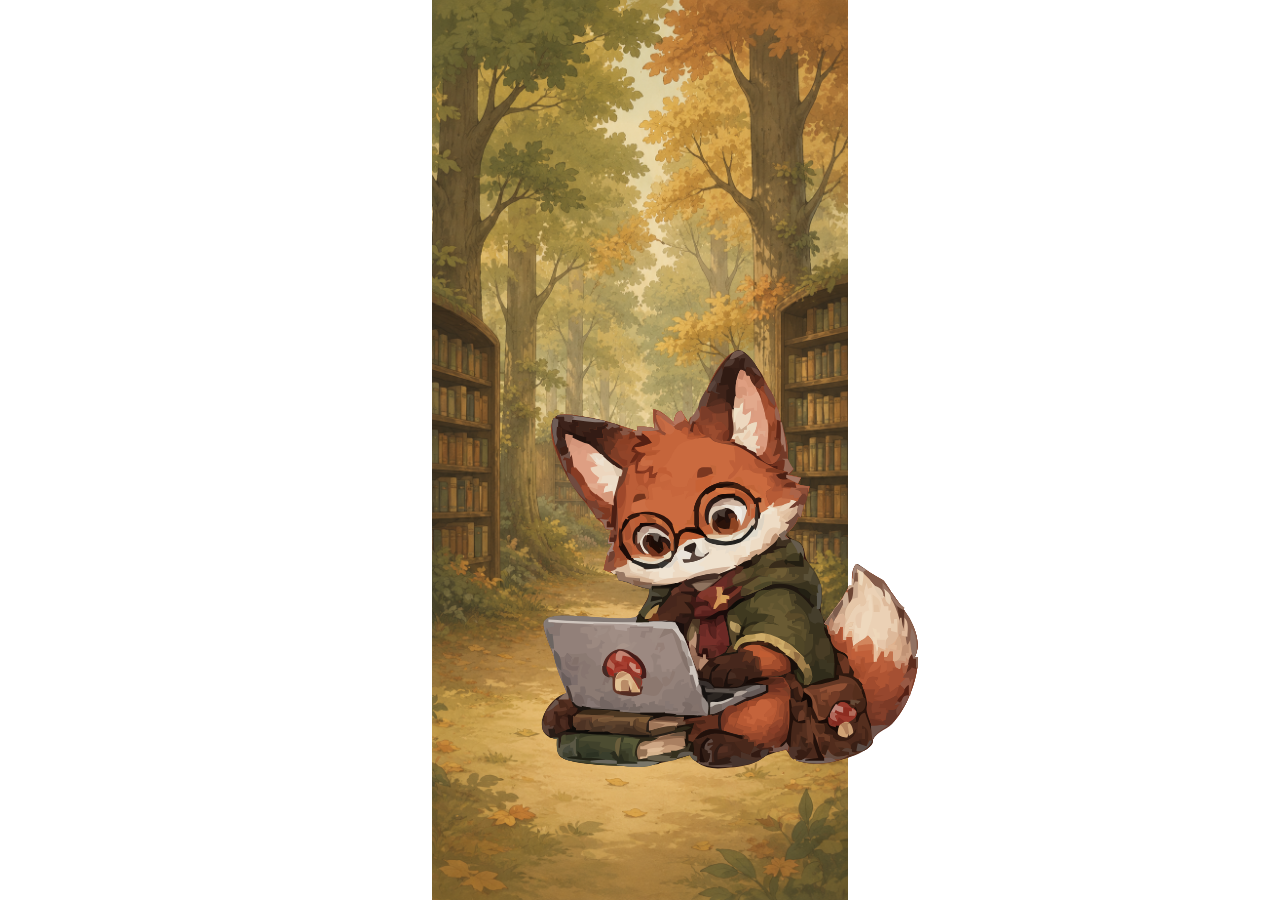
==== index.html @ 806e2c42 "Initial Prompt Studio UI" ====
<!doctype html>
<html lang="en">
<head>
  <meta charset="UTF-8" />
  <meta name="viewport" content="width=device-width, initial-scale=1.0" />
  <title>Silas Studio Prompt Bank</title>

  <link rel="preconnect" href="https://fonts.googleapis.com">
  <link rel="preconnect" href="https://fonts.gstatic.com" crossorigin>
  <link href="https://fonts.googleapis.com/css2?family=Caveat:wght@500;600&display=swap" rel="stylesheet">
  <link rel="stylesheet" href="styles.css" />
</head>

<body>
  <main class="studio">
    <img
      class="studio-background"
      src="assets/visual/background_promptStudio.png"
      alt=""
    />

    <img
      class="silas"
      src="assets/visual/Silas_typing.svg"
      alt="Silas typing"
    />
  
    <div class="book-flight-layer" aria-hidden="true">
      <img
        class="floating-book book-01"
        src="assets/visual/promptStudio_books_01.svg"
        alt=""
      />
      <img
        class="floating-book book-02"
        src="assets/visual/promptStudio_books_02.svg"
        alt=""
      />
      <img
        class="floating-book book-03"
        src="assets/visual/promptStudio_books_03.svg"
        alt=""
      />
    </div>

  
    <section class="welcome-box" aria-live="polite">
      <p>
        Welcome to Computing Forest, home of the Mushroom House AI Studio.
        This is our private prompt library for Dany’s ML/AI automation work—but since
        you’ve found your way here, consider yourself our guest. You may peek inside
        a few of our books. 🍄🦊
      </p>
    </section>

  
    <section class="book-dialogue" aria-live="polite">
      <strong class="book-dialogue-title"></strong>
      <span class="book-dialogue-text"></span>
    </section>

  </main>

  <script src="app.js"></script>
</body>
</html>
---- styles.css ----
/* Silas Studio — base browser composition */

* {
  box-sizing: border-box;
}

html,
body {
  margin: 0;
  width: 100%;
  min-height: 100%;
}

body {
  overflow: hidden;
}

.studio {
  position: relative;
  width: 100vw;
  height: 100vh;
  overflow: hidden;
}

.studio-background {
  position: absolute;
  inset: 0;
  width: 100%;
  height: 100%;
  object-fit: contain;
  object-position: center;
}

.silas {
  position: absolute;
  left: 57%;
  bottom: 14%;
  width: min(30vw, 465px);
  height: auto;
  transform: translateX(-50%);
  filter: saturate(0.82) brightness(0.94) sepia(0.08);
}

/* Floating prompt books — launch from Silas's laptop after page load */

.book-flight-layer {
  position: absolute;
  inset: 0;
  pointer-events: auto;
  z-index: 4;
}

.floating-book {
  position: absolute;
  left: 55%;
  bottom: 20%;
  width: min(8vw, 118px);
  height: auto;
  opacity: 0;
  transform-origin: center;
  will-change: left, bottom, transform, opacity;
}

.studio.books-launch .book-01 {
  animation:
    book-01-launch 1.9s cubic-bezier(.2,.82,.3,1) 0.15s forwards,
    book-float-a 3.2s ease-in-out 2.1s infinite alternate;
}

.studio.books-launch .book-02 {
  animation:
    book-02-launch 2.05s cubic-bezier(.2,.82,.3,1) 0.48s forwards,
    book-float-b 3.6s ease-in-out 2.55s infinite alternate;
}

.studio.books-launch .book-03 {
  animation:
    book-03-launch 2.15s cubic-bezier(.2,.82,.3,1) 0.82s forwards,
    book-float-c 3.4s ease-in-out 3.05s infinite alternate;
}

@keyframes book-01-launch {
  0% {
    left: 55%;
    bottom: 20%;
    opacity: 0;
    transform: scale(.18) rotate(12deg);
  }

  18% {
    opacity: 1;
  }

  58% {
    left: 43%;
    bottom: 43%;
    transform: scale(.88) rotate(-8deg);
  }

  100% {
    left: 34%;
    bottom: 57%;
    opacity: 1;
    transform: scale(1) rotate(-4deg);
  }
}

@keyframes book-02-launch {
  0% {
    left: 55%;
    bottom: 20%;
    opacity: 0;
    transform: scale(.16) rotate(-8deg);
  }

  18% {
    opacity: 1;
  }

  58% {
    left: 52%;
    bottom: 48%;
    transform: scale(.9) rotate(7deg);
  }

  100% {
    left: 48%;
    bottom: 68%;
    opacity: 1;
    transform: scale(1) rotate(2deg);
  }
}

@keyframes book-03-launch {
  0% {
    left: 55%;
    bottom: 20%;
    opacity: 0;
    transform: scale(.17) rotate(10deg);
  }

  18% {
    opacity: 1;
  }

  58% {
    left: 56%;
    bottom: 43%;
    transform: scale(.9) rotate(10deg);
  }

  100% {
    left: 59%;
    bottom: 57%;
    opacity: 1;
    transform: scale(1) rotate(5deg);
  }
}

@keyframes book-float-a {
  from {
    transform: translateY(0) rotate(-4deg);
  }

  to {
    transform: translateY(-12px) rotate(-1deg);
  }
}

@keyframes book-float-b {
  from {
    transform: translateY(0) rotate(2deg);
  }

  to {
    transform: translateY(-15px) rotate(-2deg);
  }
}

@keyframes book-float-c {
  from {
    transform: translateY(0) rotate(5deg);
  }

  to {
    transform: translateY(-10px) rotate(8deg);
  }
}

@media (max-width: 700px) {
  .floating-book {
    width: min(16vw, 96px);
  }
}

/* Welcome glass panel */

.welcome-box {
  position: absolute;
  left: 50%;
  top: 18%;
  width: min(46%, 430px);
  padding: 1.25rem 1.5rem;
  transform: translateX(-50%) translateY(18px);
  opacity: 0;
  z-index: 6;
  pointer-events: none;

  color: #3f321f;
  font-family: "Caveat", cursive;
  font-size: clamp(1.4rem, 2.4vw, 1.8rem);
  line-height: 1.55;

  background: rgba(255, 248, 225, 0.34);
  border: 1px solid rgba(110, 84, 45, 0.28);
  border-radius: 18px;

  backdrop-filter: blur(8px);
  -webkit-backdrop-filter: blur(8px);

  box-shadow:
    0 12px 30px rgba(74, 55, 28, 0.16),
    inset 0 1px 0 rgba(255, 255, 255, 0.45);

  animation: welcome-sequence 8s ease forwards;
}

@keyframes welcome-sequence {
  0% {
    opacity: 0;
    transform: translate(-5%, 390px) scale(0.18);
  }

  14% {
    opacity: 1;
    transform: translateX(-50%) translateY(0) scale(1);
  }

  82% {
    opacity: 1;
    transform: translateX(-50%) translateY(0) scale(1);
  }

  100% {
    opacity: 0;
    transform: translateX(-50%) translateY(-18px) scale(0.98);
  }
}

/* Sequential book introduction dialogue */

.book-dialogue {
  position: absolute;
  width: min(42%, 390px);
  padding: 1rem 1.2rem;

  opacity: 0;
  visibility: hidden;

  z-index: 7;
  pointer-events: none;

  font-family: "Caveat", cursive;
  font-size: clamp(1.35rem, 2.2vw, 1.75rem);
  line-height: 1.35;
  color: #40321f;

  background: rgba(255, 248, 225, 0.32);
  border: 1px solid rgba(110, 84, 45, 0.26);
  border-radius: 18px;

  backdrop-filter: blur(7px);
  -webkit-backdrop-filter: blur(7px);

  box-shadow:
    0 10px 26px rgba(74, 55, 28, 0.14),
    inset 0 1px 0 rgba(255, 255, 255, 0.4);

  transition:
    opacity 0.45s ease,
    transform 0.45s ease;

  transform: translateY(12px) scale(0.97);
}

.book-dialogue.is-visible {
  opacity: 1;
  visibility: visible;
  transform: translateY(0) scale(1);
}

.book-dialogue-title {
  display: block;
  margin-bottom: 0.25rem;
  font-weight: 600;
  font-size: 1.12em;
}

.book-dialogue-text {
  display: block;
}

/* Dialogue positions follow the three floating books */

.book-dialogue.dialogue-01,
.book-dialogue.dialogue-02,
.book-dialogue.dialogue-03 {
  left: 50%;
  top: 18%;
  width: min(76%, 390px);
  max-width: calc(100% - 32px);
  transform: translateX(-50%) translateY(12px) scale(0.97);
}

.book-dialogue.dialogue-01.is-visible,
.book-dialogue.dialogue-02.is-visible,
.book-dialogue.dialogue-03.is-visible {
  transform: translateX(-50%) translateY(0) scale(1);
}


/* Interactive floating books */

.floating-book {
  cursor: pointer;
  pointer-events: auto;
  transition:
    filter 0.25s ease,
    transform 0.25s ease;
}

.floating-book:hover {
  filter:
    brightness(1.06)
    drop-shadow(0 10px 12px rgba(72, 50, 22, 0.22));
}

.floating-book.is-open {
  width: min(22vw, 320px);
  z-index: 6;
}

/* Visual Production — portrait tropical stage */

.visual-production-page {
  display: grid;
  min-height: 100vh;
  min-height: 100dvh;
  place-items: center;
  overflow: hidden;
  background: #263d23;
}

.visual-production-stage {
  position: relative;
  width: min(100vw, calc(100dvh * 853 / 1844));
  aspect-ratio: 853 / 1844;
  overflow: hidden;
  isolation: isolate;
  box-shadow: 0 0 34px rgba(12, 27, 13, 0.32);
}

.tropical-background {
  position: absolute;
  inset: 0;
  z-index: -1;
  width: 100%;
  height: 100%;
  object-fit: contain;
}

.forest-character,
.sleeping-silas-link {
  position: absolute;
  z-index: 2;
  margin: 0;
  padding: 0;
  border: 0;
  background: transparent;
}

.forest-character {
  cursor: default;
  opacity: 0;
  pointer-events: none;
  transform: translateY(3%) scale(0.9);
  animation: character-flash-in 340ms cubic-bezier(.2,.85,.3,1.18) forwards;
}

.forest-character.is-ready {
  cursor: pointer;
  pointer-events: auto;
}

.forest-character img,
.sleeping-silas-link img {
  display: block;
  width: 100%;
  height: auto;
  transition: transform 180ms ease, filter 180ms ease;
}

.forest-character:hover img,
.forest-character:focus-visible img,
.sleeping-silas-link:hover img,
.sleeping-silas-link:focus-visible img {
  transform: translateY(-3%) scale(1.035);
  filter: brightness(1.07) drop-shadow(0 8px 8px rgba(42, 48, 19, 0.3));
}

.forest-character:focus-visible,
.sleeping-silas-link:focus-visible {
  outline: 3px solid rgba(255, 247, 189, 0.95);
  outline-offset: 3px;
  border-radius: 45%;
}

.character-tuki {
  left: 29%;
  top: 39%;
  width: 25%;
  animation-delay: 120ms;
}

.character-piko {
  right: 12%;
  top: 56%;
  width: 21%;
  animation-delay: 300ms;
}

.character-mako {
  left: 15%;
  top: 24%;
  width: 22%;
  animation-delay: 480ms;
}

.character-lasu {
  right: 13%;
  top: 16.5%;
  width: 23%;
  animation-delay: 660ms;
}

@keyframes character-flash-in {
  0% {
    opacity: 0;
    transform: translateY(3%) scale(0.9);
    filter: brightness(1.35);
  }

  70% {
    opacity: 1;
    filter: brightness(1.12);
  }

  100% {
    opacity: 1;
    transform: translateY(0) scale(1);
    filter: none;
  }
}

.sleeping-silas-link {
  left: 50%;
  bottom: 2.5%;
  width: 25%;
  cursor: pointer;
  transform: translateX(-50%);
}

.production-dialogue {
  position: absolute;
  left: 50%;
  top: 42%;
  z-index: 5;
  width: min(82%, 390px);
  max-width: calc(100% - 28px);
  padding: clamp(0.75rem, 3vw, 1rem) clamp(0.85rem, 3.5vw, 1.2rem);
  visibility: hidden;
  opacity: 0;
  pointer-events: none;
  transform: translateX(-50%) translateY(10px) scale(0.97);
  transition: opacity 300ms ease, transform 300ms ease;

  color: #332b1e;
  font-family: Georgia, "Times New Roman", serif;
  font-size: clamp(0.9rem, 3.8vw, 1.2rem);
  line-height: 1.45;
  background: rgba(255, 248, 225, 0.31);
  border: 1px solid rgba(92, 74, 40, 0.3);
  border-radius: 16px;
  backdrop-filter: blur(7px);
  -webkit-backdrop-filter: blur(7px);
  box-shadow: 0 10px 26px rgba(45, 50, 20, 0.2);
}

.production-dialogue.is-visible {
  visibility: visible;
  opacity: 1;
  transform: translateX(-50%) translateY(0) scale(1);
}

.production-dialogue-title,
.production-dialogue-text {
  display: block;
}

.production-dialogue-title {
  margin-bottom: 0.25rem;
  font-size: 1.08em;
  font-weight: 600;
}

/* Prompt workspace UI shell */

.prompt-workspace {
  position: absolute;
  inset: 4%;
  z-index: 20;
  display: flex;
  flex-direction: column;
  min-width: 0;
  padding: clamp(0.8rem, 4vw, 1.25rem);
  overflow-x: hidden;
  overflow-y: auto;
  overscroll-behavior: contain;
  visibility: hidden;
  opacity: 0;
  color: #302819;
  font-family: Georgia, "Times New Roman", serif;
  background: rgba(255, 248, 225, 0.38);
  border: 1px solid rgba(101, 77, 38, 0.46);
  border-radius: clamp(16px, 5vw, 24px);
  box-shadow: 0 16px 38px rgba(30, 40, 18, 0.28);
  backdrop-filter: blur(9px);
  -webkit-backdrop-filter: blur(9px);
  transform: translateY(2%) scale(0.985);
  transition: opacity 260ms ease, transform 260ms ease, visibility 260ms;
}

.prompt-workspace.is-open {
  visibility: visible;
  opacity: 1;
  transform: translateY(0) scale(1);
}

.workspace-header {
  display: grid;
  grid-template-columns: clamp(58px, 18vw, 86px) minmax(0, 1fr);
  gap: clamp(0.65rem, 3vw, 1rem);
  align-items: center;
}

.workspace-avatar {
  display: block;
  width: 100%;
  max-height: 92px;
  object-fit: contain;
  transform-origin: bottom center;
}

.workspace-heading { min-width: 0; }

.workspace-title,
.workspace-role,
.workspace-prompt-card h2,
.workspace-prompt-card p,
.workspace-status { margin: 0; }

.workspace-title {
  font-size: clamp(1.35rem, 6vw, 2rem);
  line-height: 1.1;
}

.workspace-role {
  margin-top: 0.25rem;
  font-size: clamp(0.76rem, 3.2vw, 1rem);
  line-height: 1.35;
}

.workspace-divider {
  flex: 0 0 auto;
  height: 1px;
  margin: clamp(0.7rem, 3.5vw, 1rem) 0;
  background: rgba(84, 65, 34, 0.32);
}

.workspace-library-nav {
  display: flex;
  gap: 0.65rem;
  align-items: center;
  min-width: 0;
  margin-bottom: clamp(0.65rem, 3vw, 0.9rem);
}

.workspace-back {
  flex: 0 0 auto;
  min-height: 44px;
  padding: 0.55rem 0.75rem;
  cursor: pointer;
  color: #302819;
  font: 600 clamp(0.78rem, 3.2vw, 0.92rem)/1 Georgia, "Times New Roman", serif;
  background: rgba(255, 244, 195, 0.52);
  border: 1px solid rgba(91, 69, 31, 0.38);
  border-radius: 10px;
}

.workspace-back[hidden] { display: none; }

.workspace-location {
  display: grid;
  min-width: 0;
}

.workspace-location-title {
  overflow: hidden;
  font-size: clamp(0.98rem, 4.2vw, 1.2rem);
  line-height: 1.2;
  text-overflow: ellipsis;
  white-space: nowrap;
}

.workspace-location-path {
  margin-top: 0.18rem;
  overflow: hidden;
  font-size: clamp(0.64rem, 2.6vw, 0.78rem);
  line-height: 1.3;
  text-overflow: ellipsis;
  white-space: nowrap;
}

.workspace-prompt-list {
  display: grid;
  gap: clamp(0.55rem, 2.8vw, 0.85rem);
  min-width: 0;
}

.workspace-prompt-card {
  display: grid;
  grid-template-columns: minmax(0, 1fr) auto;
  gap: 0.7rem;
  align-items: center;
  min-width: 0;
  padding: clamp(0.7rem, 3.5vw, 1rem);
  background: rgba(255, 252, 237, 0.3);
  border: 1px solid rgba(93, 72, 38, 0.28);
  border-radius: 13px;
}

.workspace-prompt-card h2 { font-size: clamp(0.98rem, 4vw, 1.2rem); }

.workspace-item-label {
  display: block;
  margin-bottom: 0.22rem;
  color: #655634;
  font-size: clamp(0.62rem, 2.5vw, 0.74rem);
  font-weight: 600;
  letter-spacing: 0.035em;
  line-height: 1.2;
  text-transform: uppercase;
}

.workspace-prompt-card p {
  margin-top: 0.2rem;
  overflow-wrap: anywhere;
  font-size: clamp(0.75rem, 3.1vw, 0.92rem);
  line-height: 1.35;
}

.workspace-folder-card {
  display: grid;
  grid-template-columns: minmax(0, 1fr) auto;
  gap: 0.75rem;
  align-items: center;
  width: 100%;
  min-height: 72px;
  padding: clamp(0.75rem, 3.7vw, 1rem);
  cursor: pointer;
  text-align: left;
  color: #302819;
  font-family: Georgia, "Times New Roman", serif;
  background: rgba(244, 232, 183, 0.38);
  border: 1px solid rgba(88, 67, 33, 0.35);
  border-radius: 13px;
  transition: transform 150ms ease, background 150ms ease, box-shadow 150ms ease;
}

.workspace-folder-card strong,
.workspace-folder-subtitle {
  display: block;
}

.workspace-folder-card strong {
  overflow-wrap: anywhere;
  font-size: clamp(0.98rem, 4vw, 1.18rem);
  line-height: 1.25;
}

.workspace-folder-subtitle {
  margin-top: 0.24rem;
  font-size: clamp(0.7rem, 2.9vw, 0.86rem);
  line-height: 1.3;
}

.workspace-folder-action {
  font-size: clamp(0.75rem, 3vw, 0.9rem);
  font-weight: 600;
  white-space: nowrap;
}

.workspace-folder-card:hover,
.workspace-folder-card:focus-visible,
.workspace-back:hover,
.workspace-back:focus-visible {
  background: rgba(255, 245, 203, 0.68);
  box-shadow: 0 4px 12px rgba(50, 45, 20, 0.17);
  transform: translateY(-1px);
}

.prompt-copy {
  min-width: 68px;
  min-height: 44px;
  padding: 0.6rem 0.75rem;
  cursor: pointer;
  color: #302819;
  font: 600 clamp(0.78rem, 3.2vw, 0.95rem)/1 Georgia, "Times New Roman", serif;
  background: rgba(255, 244, 195, 0.58);
  border: 1px solid rgba(91, 69, 31, 0.42);
  border-radius: 10px;
  transition: transform 150ms ease, background 150ms ease, box-shadow 150ms ease;
}

.prompt-copy:hover,
.prompt-copy:focus-visible {
  background: rgba(255, 247, 211, 0.82);
  box-shadow: 0 4px 12px rgba(50, 45, 20, 0.18);
  transform: translateY(-1px);
}

.prompt-copy:focus-visible,
.workspace-folder-card:focus-visible,
.workspace-back:focus-visible,
.workspace-book-controller:focus-visible {
  outline: 3px solid rgba(255, 247, 189, 0.96);
  outline-offset: 2px;
}

.workspace-status {
  font-size: clamp(0.7rem, 2.8vw, 0.85rem);
  line-height: 1.35;
}

.workspace-book-controller {
  --book-follow-x: 0px;
  --book-follow-y: 0px;
  position: absolute;
  right: 4%;
  bottom: 14%;
  z-index: 30;
  width: 16%;
  min-width: 52px;
  margin: 0;
  padding: 0;
  cursor: pointer;
  background: transparent;
  border: 0;
  transition: width 220ms ease;
}

.workspace-book-controller.is-open { width: 25%; }

.workspace-book-controller img {
  display: block;
  width: 100%;
  height: auto;
  filter: drop-shadow(0 8px 8px rgba(38, 39, 17, 0.28));
  transform: translate(var(--book-follow-x), var(--book-follow-y));
  transition: transform 280ms ease-out, filter 180ms ease;
}

.workspace-book-controller:hover img,
.workspace-book-controller:focus-visible img {
  filter: brightness(1.07) drop-shadow(0 10px 10px rgba(38, 39, 17, 0.36));
}

.workspace-avatar.avatar-open { animation: workspace-avatar-open 360ms ease; }
.workspace-avatar.avatar-copy { animation: workspace-avatar-copy 380ms ease; }
.workspace-avatar.avatar-close { animation: workspace-avatar-close 280ms ease; }
.workspace-avatar.avatar-react { animation: workspace-avatar-react 340ms ease; }

@keyframes workspace-avatar-open {
  45% { transform: rotate(-4deg) scale(1.06); }
}

@keyframes workspace-avatar-copy {
  45% {
    transform: translateY(-8%) scale(1.04);
    filter: drop-shadow(0 0 8px rgba(255, 235, 134, 0.9));
  }
}

@keyframes workspace-avatar-close {
  55% { transform: rotate(5deg) scale(0.9); }
}

@keyframes workspace-avatar-react {
  50% {
    transform: scale(1.05);
    filter: drop-shadow(0 0 8px rgba(255, 235, 134, 0.9));
  }
}

@media (prefers-reduced-motion: reduce) {
  .forest-character {
    animation-duration: 1ms;
  }

  .forest-character img,
  .sleeping-silas-link img,
  .production-dialogue {
    transition-duration: 1ms;
  }

  .prompt-workspace,
  .workspace-book-controller,
  .workspace-book-controller img { transition-duration: 1ms; }

  .workspace-avatar.avatar-open,
  .workspace-avatar.avatar-copy,
  .workspace-avatar.avatar-close,
  .workspace-avatar.avatar-react { animation-duration: 1ms; }
}
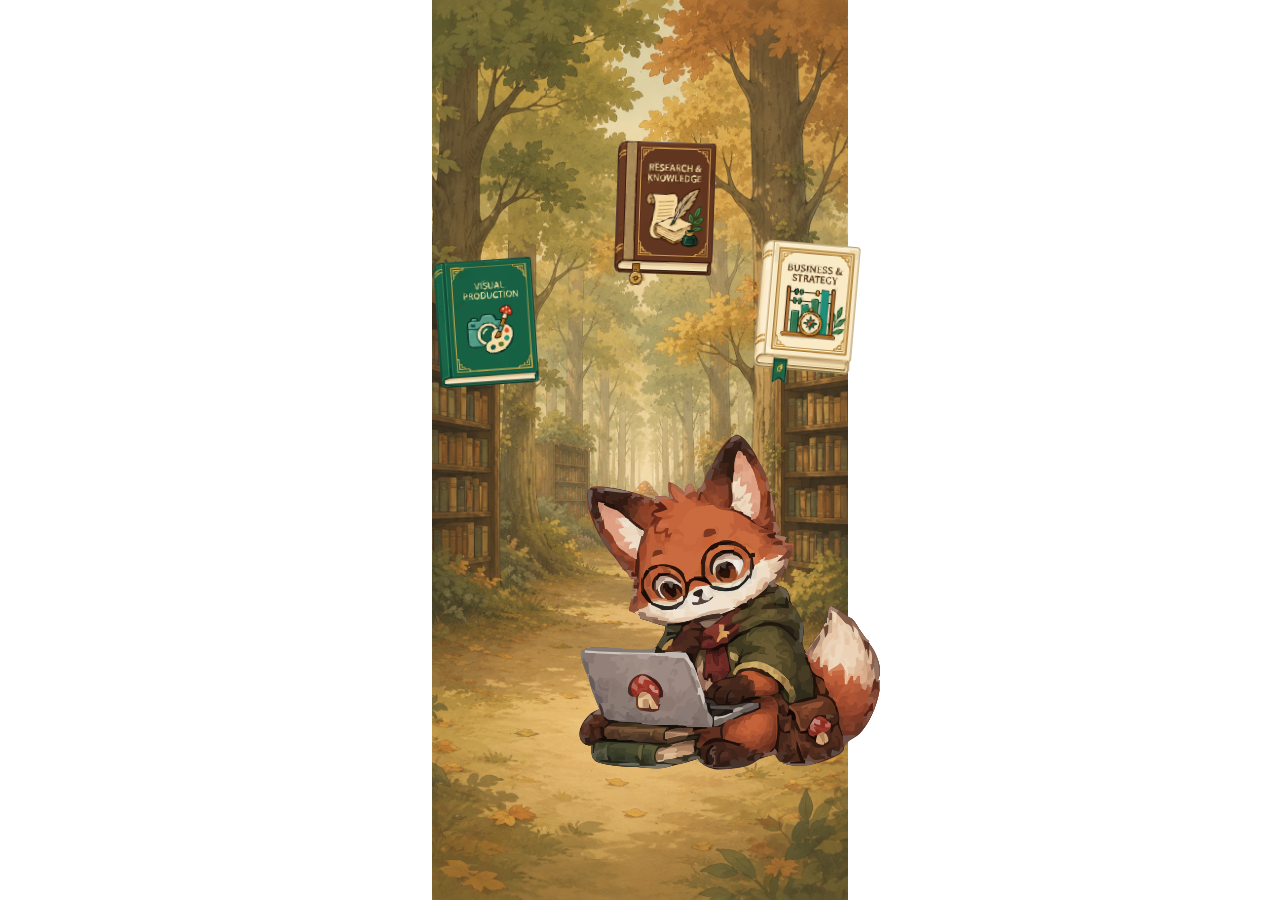
==== commit 7055bf90: "Refine entrance mobile sizing and Silas welcome interaction" ====
--- a/index.html
+++ b/index.html
@@ -23,6 +23,12 @@
       class="silas"
       src="assets/visual/Silas_typing.svg"
       alt="Silas typing"
+      role="button"
+      tabindex="0"
+      aria-label="Show Silas’s welcome message"
+      aria-controls="silas-welcome"
+      aria-expanded="false"
+      title="Meet Silas"
     />
   
     <div class="book-flight-layer" aria-hidden="true">
@@ -44,7 +50,7 @@
     </div>
 
   
-    <section class="welcome-box" aria-live="polite">
+    <section class="welcome-box" id="silas-welcome" aria-live="polite">
       <p>
         Welcome to Computing Forest, home of the Mushroom House AI Studio.
         This is our private prompt library for Dany’s ML/AI automation work—but since
@@ -63,4 +69,4 @@
 
   <script src="app.js"></script>
 </body>
-</html>+</html>
--- a/styles.css
+++ b/styles.css
@@ -35,10 +35,18 @@
   position: absolute;
   left: 57%;
   bottom: 14%;
-  width: min(30vw, 465px);
+  width: min(24vw, 372px);
   height: auto;
   transform: translateX(-50%);
   filter: saturate(0.82) brightness(0.94) sepia(0.08);
+  cursor: pointer;
+  z-index: 3;
+}
+
+.silas:focus-visible {
+  outline: 3px solid rgba(255, 247, 189, 0.95);
+  outline-offset: 4px;
+  border-radius: 42%;
 }
 
 /* Floating prompt books — launch from Silas's laptop after page load */
@@ -46,7 +54,7 @@
 .book-flight-layer {
   position: absolute;
   inset: 0;
-  pointer-events: auto;
+  pointer-events: none;
   z-index: 4;
 }
 
@@ -203,6 +211,7 @@
   padding: 1.25rem 1.5rem;
   transform: translateX(-50%) translateY(18px);
   opacity: 0;
+  visibility: hidden;
   z-index: 6;
   pointer-events: none;
 
@@ -222,29 +231,13 @@
     0 12px 30px rgba(74, 55, 28, 0.16),
     inset 0 1px 0 rgba(255, 255, 255, 0.45);
 
-  animation: welcome-sequence 8s ease forwards;
-}
-
-@keyframes welcome-sequence {
-  0% {
-    opacity: 0;
-    transform: translate(-5%, 390px) scale(0.18);
-  }
-
-  14% {
-    opacity: 1;
-    transform: translateX(-50%) translateY(0) scale(1);
-  }
-
-  82% {
-    opacity: 1;
-    transform: translateX(-50%) translateY(0) scale(1);
-  }
-
-  100% {
-    opacity: 0;
-    transform: translateX(-50%) translateY(-18px) scale(0.98);
-  }
+  transition: opacity 0.3s ease, transform 0.3s ease, visibility 0.3s;
+}
+
+.welcome-box.is-visible {
+  opacity: 1;
+  visibility: visible;
+  transform: translateX(-50%) translateY(0);
 }
 
 /* Sequential book introduction dialogue */
@@ -832,3 +825,25 @@
   .workspace-avatar.avatar-close,
   .workspace-avatar.avatar-react { animation-duration: 1ms; }
 }
+
+/* Entrance page — iPhone/mobile tuning */
+@media (max-width: 700px) {
+  .silas {
+    width: min(18vw, 280px);
+  }
+
+  .welcome-box {
+    width: min(72%, 360px);
+    padding: 0.8rem 1rem;
+    font-size: 1.05rem;
+    line-height: 1.4;
+  }
+
+  .book-dialogue {
+    width: min(76%, 360px);
+    max-width: calc(100% - 28px);
+    padding: 0.75rem 0.95rem;
+    font-size: 1rem;
+    line-height: 1.3;
+  }
+}
